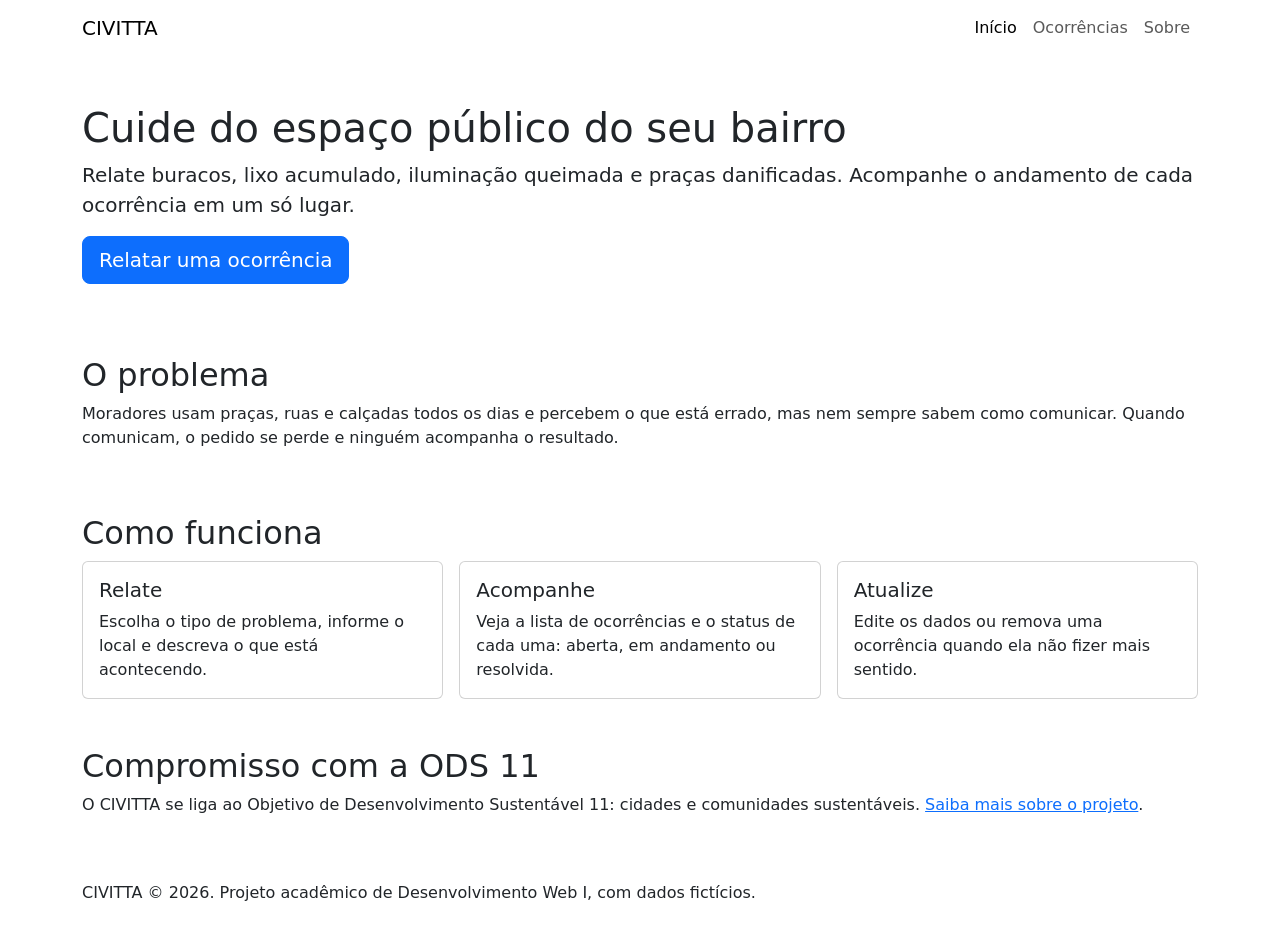
==== index.html @ cc98d59b "cria HTML semantico das 3 paginas" ====
<!DOCTYPE html>
<html lang="pt-BR">
<head>
  <meta charset="UTF-8">
  <meta name="viewport" content="width=device-width, initial-scale=1">
  <meta name="description" content="CIVITTA: plataforma colaborativa para relatar e acompanhar problemas em espaços públicos.">
  <title>CIVITTA</title>
  <link href="https://cdn.jsdelivr.net/npm/bootstrap@5.3.3/dist/css/bootstrap.min.css" rel="stylesheet">
  <link rel="stylesheet" href="css/style.css">
</head>
<body>

  <a class="visually-hidden-focusable" href="#conteudo">Pular para o conteúdo</a>

  <header>
    <nav class="navbar navbar-expand-md" aria-label="Navegação principal">
      <div class="container">
        <a class="navbar-brand" href="index.html">CIVITTA</a>
        <button class="navbar-toggler" type="button" data-bs-toggle="collapse"
                data-bs-target="#menu-principal" aria-controls="menu-principal"
                aria-expanded="false" aria-label="Abrir menu">
          <span class="navbar-toggler-icon"></span>
        </button>
        <div class="collapse navbar-collapse" id="menu-principal">
          <ul class="navbar-nav ms-auto">
            <li class="nav-item"><a class="nav-link active" href="index.html" aria-current="page">Início</a></li>
            <li class="nav-item"><a class="nav-link" href="pages/ocorrencias.html">Ocorrências</a></li>
            <li class="nav-item"><a class="nav-link" href="pages/sobre.html">Sobre</a></li>
          </ul>
        </div>
      </div>
    </nav>
  </header>

  <main id="conteudo">

    <section class="hero container py-5" aria-labelledby="titulo-hero">
      <h1 id="titulo-hero">Cuide do espaço público do seu bairro</h1>
      <p class="lead">
        Relate buracos, lixo acumulado, iluminação queimada e praças danificadas.
        Acompanhe o andamento de cada ocorrência em um só lugar.
      </p>
      <a class="btn btn-primary btn-lg" href="pages/ocorrencias.html">Relatar uma ocorrência</a>
    </section>

    <section class="container py-4" aria-labelledby="titulo-problema">
      <h2 id="titulo-problema">O problema</h2>
      <p>
        Moradores usam praças, ruas e calçadas todos os dias e percebem o que está errado,
        mas nem sempre sabem como comunicar. Quando comunicam, o pedido se perde e ninguém
        acompanha o resultado.
      </p>
    </section>

    <section class="container py-4" aria-labelledby="titulo-como-funciona">
      <h2 id="titulo-como-funciona">Como funciona</h2>
      <div class="row g-3">
        <div class="col-12 col-md-4">
          <article class="card h-100">
            <div class="card-body">
              <h3 class="card-title h5">Relate</h3>
              <p class="card-text">Escolha o tipo de problema, informe o local e descreva o que está acontecendo.</p>
            </div>
          </article>
        </div>
        <div class="col-12 col-md-4">
          <article class="card h-100">
            <div class="card-body">
              <h3 class="card-title h5">Acompanhe</h3>
              <p class="card-text">Veja a lista de ocorrências e o status de cada uma: aberta, em andamento ou resolvida.</p>
            </div>
          </article>
        </div>
        <div class="col-12 col-md-4">
          <article class="card h-100">
            <div class="card-body">
              <h3 class="card-title h5">Atualize</h3>
              <p class="card-text">Edite os dados ou remova uma ocorrência quando ela não fizer mais sentido.</p>
            </div>
          </article>
        </div>
      </div>
    </section>

    <section class="container py-4" aria-labelledby="titulo-ods">
      <h2 id="titulo-ods">Compromisso com a ODS 11</h2>
      <p>
        O CIVITTA se liga ao Objetivo de Desenvolvimento Sustentável 11: cidades e comunidades
        sustentáveis. <a href="pages/sobre.html">Saiba mais sobre o projeto</a>.
      </p>
    </section>

  </main>

  <footer class="container py-4">
    <p class="mb-0">CIVITTA &copy; 2026. Projeto acadêmico de Desenvolvimento Web I, com dados fictícios.</p>
  </footer>

  <script src="https://cdn.jsdelivr.net/npm/bootstrap@5.3.3/dist/js/bootstrap.bundle.min.js"></script>
</body>
</html>
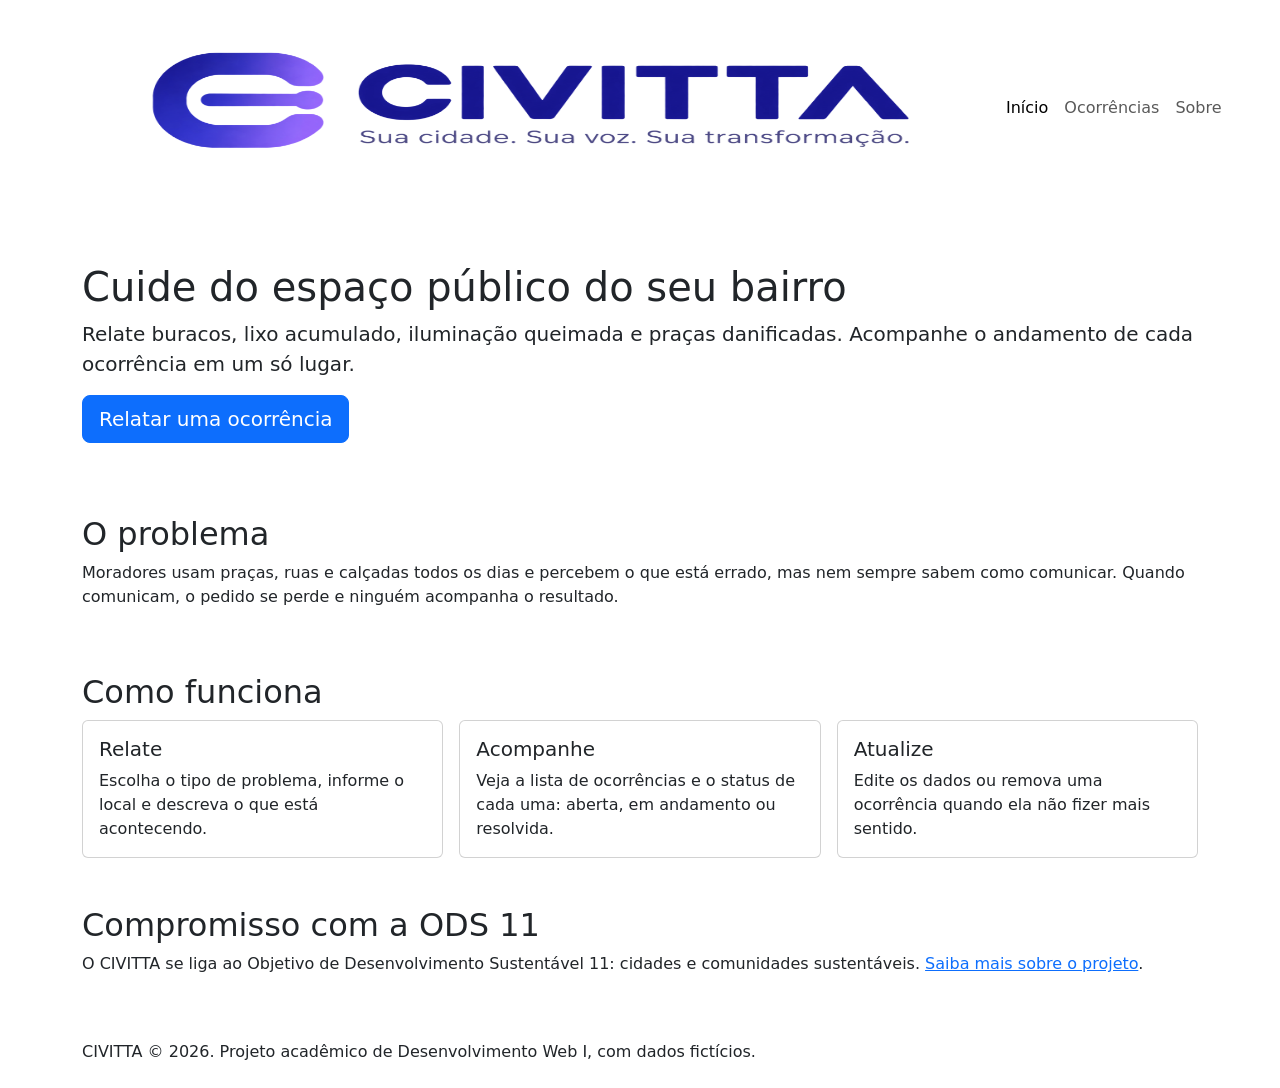
==== commit f9170687: "aplica identidade visual e CSS" ====
--- a/index.html
+++ b/index.html
@@ -4,8 +4,12 @@
   <meta charset="UTF-8">
   <meta name="viewport" content="width=device-width, initial-scale=1">
   <meta name="description" content="CIVITTA: plataforma colaborativa para relatar e acompanhar problemas em espaços públicos.">
-  <title>CIVITTA</title>
+  <title>CIVITTA | Zeladoria colaborativa</title>
+
   <link href="https://cdn.jsdelivr.net/npm/bootstrap@5.3.3/dist/css/bootstrap.min.css" rel="stylesheet">
+  <link rel="preconnect" href="https://fonts.googleapis.com">
+  <link rel="preconnect" href="https://fonts.gstatic.com" crossorigin>
+  <link href="https://fonts.googleapis.com/css2?family=Outfit:wght@400;500;600;700&display=swap" rel="stylesheet">
   <link rel="stylesheet" href="css/style.css">
 </head>
 <body>
@@ -15,7 +19,9 @@
   <header>
     <nav class="navbar navbar-expand-md" aria-label="Navegação principal">
       <div class="container">
-        <a class="navbar-brand" href="index.html">CIVITTA</a>
+        <a class="navbar-brand" href="index.html">
+          <img src="img/Logo.png" alt="CIVITTA: sua cidade, sua voz, sua transformação" width="900" height="189">
+        </a>
         <button class="navbar-toggler" type="button" data-bs-toggle="collapse"
                 data-bs-target="#menu-principal" aria-controls="menu-principal"
                 aria-expanded="false" aria-label="Abrir menu">
@@ -24,8 +30,8 @@
         <div class="collapse navbar-collapse" id="menu-principal">
           <ul class="navbar-nav ms-auto">
             <li class="nav-item"><a class="nav-link active" href="index.html" aria-current="page">Início</a></li>
-            <li class="nav-item"><a class="nav-link" href="pages/ocorrencias.html">Ocorrências</a></li>
-            <li class="nav-item"><a class="nav-link" href="pages/sobre.html">Sobre</a></li>
+            <li class="nav-item"><a class="nav-link" href="ocorrencias.html">Ocorrências</a></li>
+            <li class="nav-item"><a class="nav-link" href="sobre.html">Sobre</a></li>
           </ul>
         </div>
       </div>
@@ -34,13 +40,15 @@
 
   <main id="conteudo">
 
-    <section class="hero container py-5" aria-labelledby="titulo-hero">
-      <h1 id="titulo-hero">Cuide do espaço público do seu bairro</h1>
-      <p class="lead">
-        Relate buracos, lixo acumulado, iluminação queimada e praças danificadas.
-        Acompanhe o andamento de cada ocorrência em um só lugar.
-      </p>
-      <a class="btn btn-primary btn-lg" href="pages/ocorrencias.html">Relatar uma ocorrência</a>
+    <section class="hero" aria-labelledby="titulo-hero">
+      <div class="container py-5">
+        <h1 id="titulo-hero">Cuide do espaço público do seu bairro</h1>
+        <p class="lead">
+          Relate buracos, lixo acumulado, iluminação queimada e praças danificadas.
+          Acompanhe o andamento de cada ocorrência em um só lugar.
+        </p>
+        <a class="btn btn-primary btn-lg" href="ocorrencias.html">Relatar uma ocorrência</a>
+      </div>
     </section>
 
     <section class="container py-4" aria-labelledby="titulo-problema">
@@ -86,7 +94,7 @@
       <h2 id="titulo-ods">Compromisso com a ODS 11</h2>
       <p>
         O CIVITTA se liga ao Objetivo de Desenvolvimento Sustentável 11: cidades e comunidades
-        sustentáveis. <a href="pages/sobre.html">Saiba mais sobre o projeto</a>.
+        sustentáveis. <a href="sobre.html">Saiba mais sobre o projeto</a>.
       </p>
     </section>
 
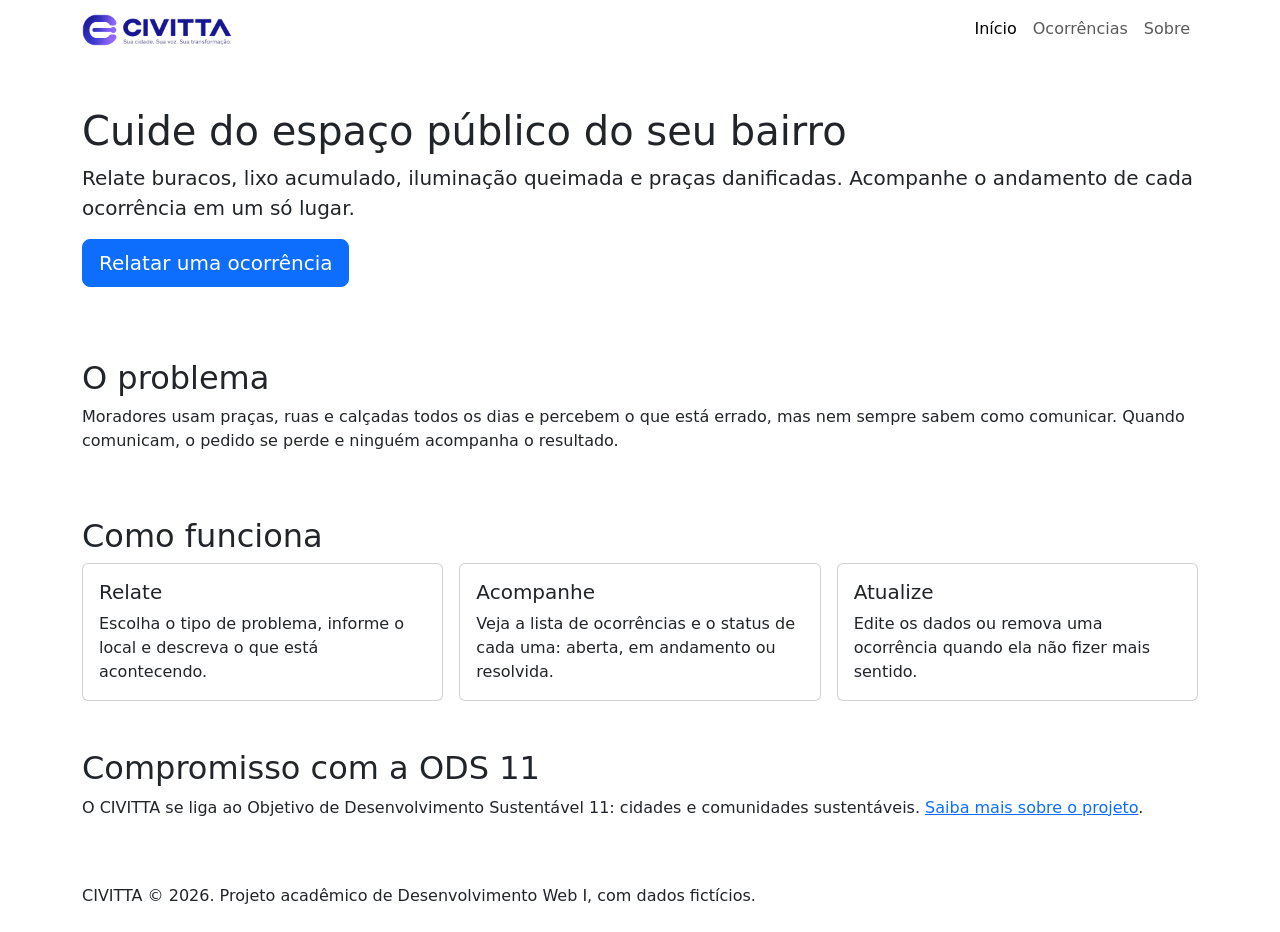
==== commit 386bcb35: "ajusta responsividade" ====
--- a/index.html
+++ b/index.html
@@ -4,7 +4,7 @@
   <meta charset="UTF-8">
   <meta name="viewport" content="width=device-width, initial-scale=1">
   <meta name="description" content="CIVITTA: plataforma colaborativa para relatar e acompanhar problemas em espaços públicos.">
-  <title>CIVITTA | Zeladoria colaborativa</title>
+  <title>CIVITTA</title>
 
   <link href="https://cdn.jsdelivr.net/npm/bootstrap@5.3.3/dist/css/bootstrap.min.css" rel="stylesheet">
   <link rel="preconnect" href="https://fonts.googleapis.com">
@@ -20,7 +20,7 @@
     <nav class="navbar navbar-expand-md" aria-label="Navegação principal">
       <div class="container">
         <a class="navbar-brand" href="index.html">
-          <img src="img/Logo.png" alt="CIVITTA: sua cidade, sua voz, sua transformação" width="900" height="189">
+          <img src="img/Logo (1).png" alt="CIVITTA: sua cidade, sua voz, sua transformação" width="150" height="32">
         </a>
         <button class="navbar-toggler" type="button" data-bs-toggle="collapse"
                 data-bs-target="#menu-principal" aria-controls="menu-principal"
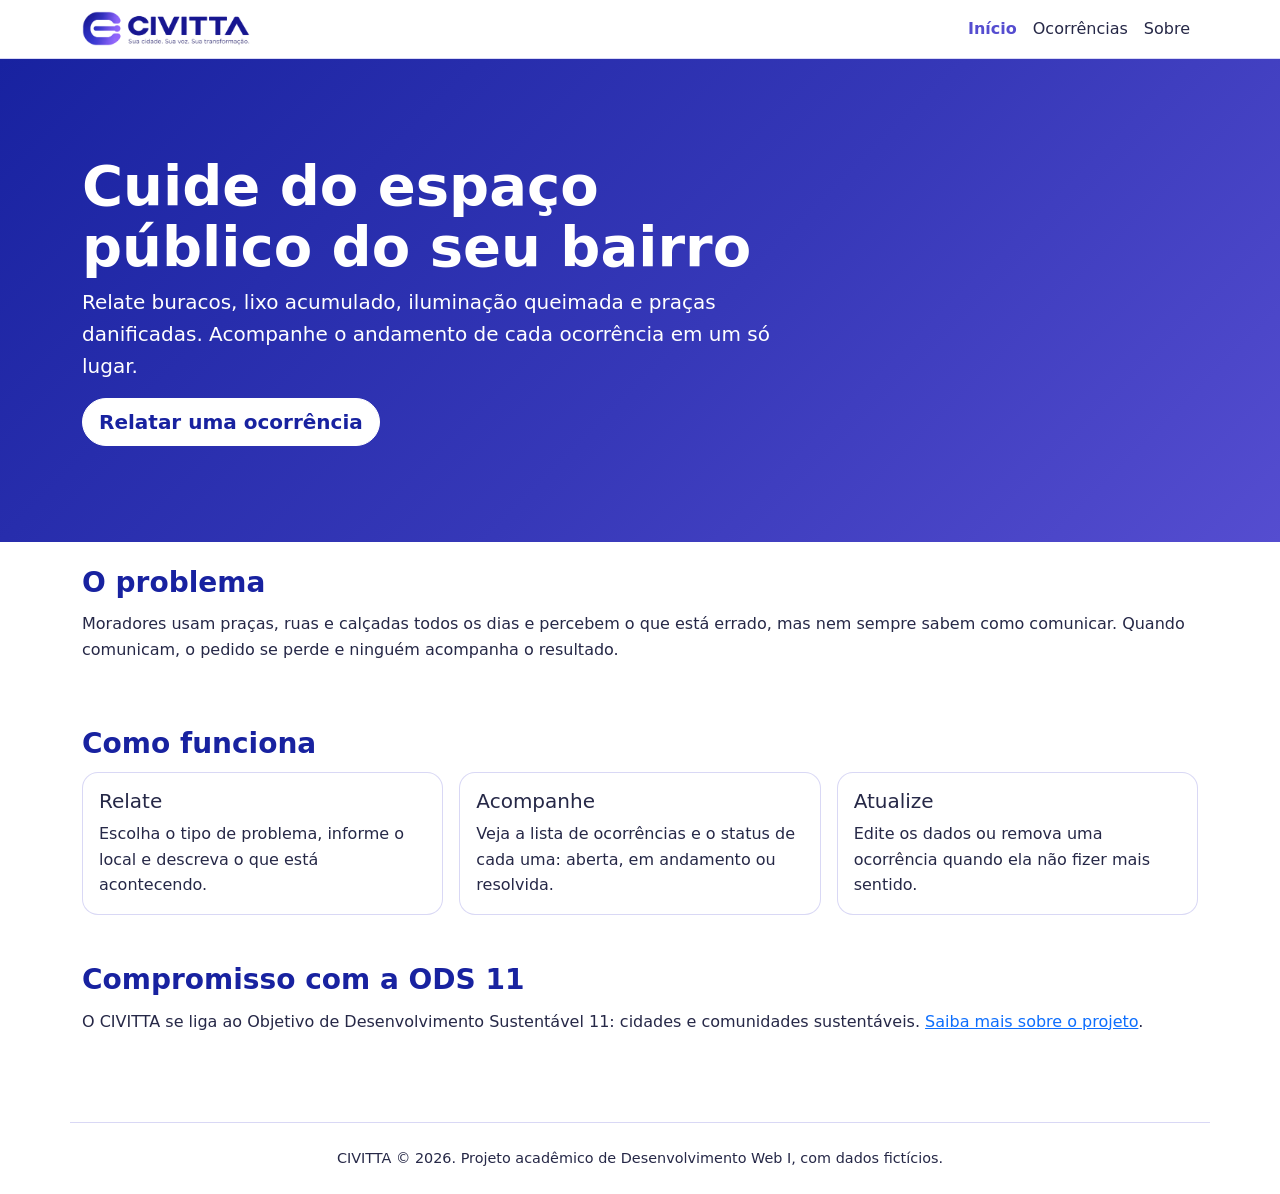
==== commit 73ff72c9: "reestrutura paginas" ====
--- a/index.html
+++ b/index.html
@@ -10,7 +10,7 @@
   <link rel="preconnect" href="https://fonts.googleapis.com">
   <link rel="preconnect" href="https://fonts.gstatic.com" crossorigin>
   <link href="https://fonts.googleapis.com/css2?family=Outfit:wght@400;500;600;700&display=swap" rel="stylesheet">
-  <link rel="stylesheet" href="css/style.css">
+  <link rel="stylesheet" href="estilos/style.css">
 </head>
 <body>
 
--- a/estilos/style.css
+++ b/estilos/style.css
@@ -0,0 +1,322 @@
+/* ==========================================================
+   CIVITTA - Estilos (Mobile First)
+   Ordem: 1) variáveis  2) base  3) componentes  4) páginas
+          5) media queries (tablet 768px e desktop 992px)
+   ========================================================== */
+
+/* 1) VARIÁVEIS: paleta da marca */
+:root {
+  --navy: #1822A0;
+  --indigo: #3638B8;
+  --violeta: #554DD0;
+  --lavanda: #7363E7;
+  --lilas: #9178FF;
+  --branco: #FFFFFF;
+  --texto: #262847;               /* cor de texto corrido, mais suave que o azul-marinho */
+  --raio: 1rem;                   /* cantos arredondados, como na logo */
+  --borda: 1px solid rgba(85, 77, 208, 0.22);
+
+  /* Ajusta as cores padrão do Bootstrap para a paleta */
+  --bs-body-font-family: "Outfit", system-ui, -apple-system, "Segoe UI", Roboto, sans-serif;
+  --bs-body-color: var(--texto);
+  --bs-link-color: var(--violeta);
+  --bs-link-hover-color: var(--navy);
+}
+
+/* 2) BASE */
+body {
+  display: flex;                  /* rodapé sempre no fim da tela */
+  flex-direction: column;
+  min-height: 100vh;
+  font-family: var(--bs-body-font-family);
+  line-height: 1.6;
+}
+
+main {
+  flex: 1;
+}
+
+/* Nenhuma imagem passa da largura do container */
+img {
+  max-width: 100%;
+  height: auto;
+}
+
+h1, h2, h3, h4, .navbar-brand {
+  color: var(--navy);
+  font-weight: 700;
+}
+
+h2 {
+  font-size: 1.5rem;
+  margin-bottom: 0.75rem;
+}
+
+/* Foco visível para navegação por teclado */
+:focus-visible {
+  outline: 3px solid var(--lilas);
+  outline-offset: 2px;
+}
+
+/* 3) COMPONENTES */
+
+/* Navbar */
+.navbar {
+  background: var(--branco);
+  border-bottom: var(--borda);
+}
+
+.navbar-brand {
+  margin-right: 0;
+  padding: 0;
+}
+
+/* Logo: a largura define o tamanho e a altura acompanha (sem distorcer) */
+.navbar-brand img {
+  display: block;
+  width: 7.5rem;                  /* celular */
+  max-width: 100%;
+  height: auto;
+}
+
+.navbar .nav-link {
+  color: var(--texto);
+  font-weight: 500;
+}
+
+.navbar .nav-link.active {
+  color: var(--violeta);
+  font-weight: 600;
+}
+
+/* Botões Bootstrap na cor da marca */
+.btn-primary {
+  --bs-btn-bg: var(--violeta);
+  --bs-btn-border-color: var(--violeta);
+  --bs-btn-hover-bg: var(--indigo);
+  --bs-btn-hover-border-color: var(--indigo);
+  --bs-btn-active-bg: var(--navy);
+  --bs-btn-active-border-color: var(--navy);
+  --bs-btn-focus-shadow-rgb: 145, 120, 255;
+}
+
+.btn-outline-primary {
+  --bs-btn-color: var(--violeta);
+  --bs-btn-border-color: var(--violeta);
+  --bs-btn-hover-bg: var(--violeta);
+  --bs-btn-hover-border-color: var(--violeta);
+  --bs-btn-active-bg: var(--navy);
+  --bs-btn-active-border-color: var(--navy);
+}
+
+.btn {
+  border-radius: 999px;           /* botões em formato de pílula */
+}
+
+/* Cards */
+.card {
+  border: var(--borda);
+  border-radius: var(--raio);
+}
+
+/* Rodapé */
+footer {
+  margin-top: 3rem;
+  border-top: var(--borda);
+  text-align: center;
+  font-size: 0.9rem;
+}
+
+/* 4) PÁGINAS */
+
+/* --- index: destaque inicial --- */
+.hero {
+  color: var(--branco);
+  background: linear-gradient(135deg, var(--navy) 0%, var(--indigo) 55%, var(--violeta) 100%);
+}
+
+.hero h1 {
+  color: var(--branco);
+  font-size: clamp(2rem, 8vw, 3.5rem);
+  line-height: 1.1;
+  max-width: 18ch;
+}
+
+.hero .lead {
+  max-width: 55ch;
+}
+
+.hero .btn-primary {
+  --bs-btn-color: var(--navy);
+  --bs-btn-bg: var(--branco);
+  --bs-btn-border-color: var(--branco);
+  --bs-btn-hover-color: var(--navy);
+  --bs-btn-hover-bg: rgba(255, 255, 255, 0.88);
+  --bs-btn-hover-border-color: rgba(255, 255, 255, 0.88);
+  --bs-btn-active-color: var(--navy);
+  --bs-btn-active-bg: rgba(255, 255, 255, 0.8);
+  --bs-btn-active-border-color: rgba(255, 255, 255, 0.8);
+  font-weight: 600;
+}
+
+.hero :focus-visible {
+  outline-color: var(--branco);
+}
+
+/* --- ocorrências: formulário em Grid --- */
+#form-ocorrencia {
+  display: grid;
+  grid-template-columns: 1fr;     /* celular: uma coluna */
+  gap: 1rem;
+  padding: 1.25rem;
+  border: var(--borda);
+  border-radius: var(--raio);
+}
+
+.campo-largo,
+.aviso-privacidade,
+.mensagem,
+#form-ocorrencia > .d-flex {
+  grid-column: 1 / -1;            /* ocupa a linha inteira */
+}
+
+.aviso-privacidade {
+  margin: 0;
+  padding: 0.75rem 1rem;
+  font-size: 0.9rem;
+  background: rgba(145, 120, 255, 0.12);
+  border-radius: 0.75rem;
+}
+
+.erro-campo {
+  font-size: 0.875rem;
+  color: var(--bs-danger-text-emphasis);
+}
+
+/* Mensagem geral do formulário (JS adiciona .sucesso ou .erro) */
+.mensagem:empty {
+  display: none;
+}
+
+.mensagem {
+  padding: 0.75rem 1rem;
+  border-radius: 0.75rem;
+}
+
+.mensagem.sucesso {
+  color: var(--navy);
+  background: rgba(85, 77, 208, 0.1);
+  border-left: 4px solid var(--violeta);
+}
+
+.mensagem.erro {
+  color: var(--bs-danger-text-emphasis);
+  background: var(--bs-danger-bg-subtle);
+  border-left: 4px solid var(--bs-danger);
+}
+
+/* --- ocorrências: lista em Grid --- */
+#lista-ocorrencias {
+  display: grid;
+  grid-template-columns: 1fr;
+  gap: 1rem;
+}
+
+#mensagem-vazia:not([hidden]),
+#log-vazio:not([hidden]) {
+  padding: 1rem;
+  border: 1px dashed rgba(85, 77, 208, 0.4);
+  border-radius: 0.75rem;
+}
+
+/* Status: JS define data-status na <article> (aberta | andamento | resolvida) */
+.ocorrencia {
+  border-left: 6px solid var(--lilas);
+}
+
+.ocorrencia[data-status="andamento"] {
+  border-left-color: var(--violeta);
+}
+
+.ocorrencia[data-status="resolvida"] {
+  border-left-color: var(--navy);
+}
+
+/* --- ocorrências: painel de log --- */
+.log-lista {
+  display: flex;
+  flex-direction: column;
+  gap: 0.5rem;
+  max-height: 22rem;
+  margin: 0;
+  padding: 0;
+  overflow-y: auto;
+  list-style: none;
+}
+
+.log-lista li {
+  padding: 0.6rem 0.75rem;
+  font-size: 0.875rem;
+  background: rgba(85, 77, 208, 0.07);
+  border-left: 3px solid var(--lilas);
+  border-radius: 0 0.5rem 0.5rem 0;
+}
+
+.log-lista li[data-resultado="erro"] {
+  border-left-color: var(--bs-danger);
+}
+
+/* 5) MEDIA QUERIES */
+
+/* Tablet (a partir de 768px) */
+@media (min-width: 768px) {
+  h2 {
+    font-size: 1.75rem;
+  }
+
+  .navbar-brand img {
+    width: 9rem;                   /* tablet */
+  }
+
+  .hero .container {
+    padding-top: 4rem !important;     /* sobrescreve py-5 do Bootstrap */
+    padding-bottom: 4rem !important;
+  }
+
+  #form-ocorrencia {
+    grid-template-columns: 1fr 1fr;   /* tipo e local lado a lado */
+    padding: 1.75rem;
+  }
+
+  #lista-ocorrencias {
+    grid-template-columns: 1fr 1fr;
+  }
+}
+
+/* Desktop (a partir de 992px) */
+@media (min-width: 992px) {
+  .navbar-brand img {
+    width: 10.5rem;                /* desktop */
+  }
+
+  .hero .container {
+    padding-top: 6rem !important;
+    padding-bottom: 6rem !important;
+  }
+
+  /* Painel de log acompanha a rolagem ao lado da lista */
+  .painel-log {
+    position: sticky;
+    top: 1rem;
+    align-self: flex-start;
+  }
+}
+
+/* Respeita quem prefere menos movimento */
+@media (prefers-reduced-motion: reduce) {
+  * {
+    transition: none !important;
+    animation: none !important;
+    scroll-behavior: auto !important;
+  }
+}
